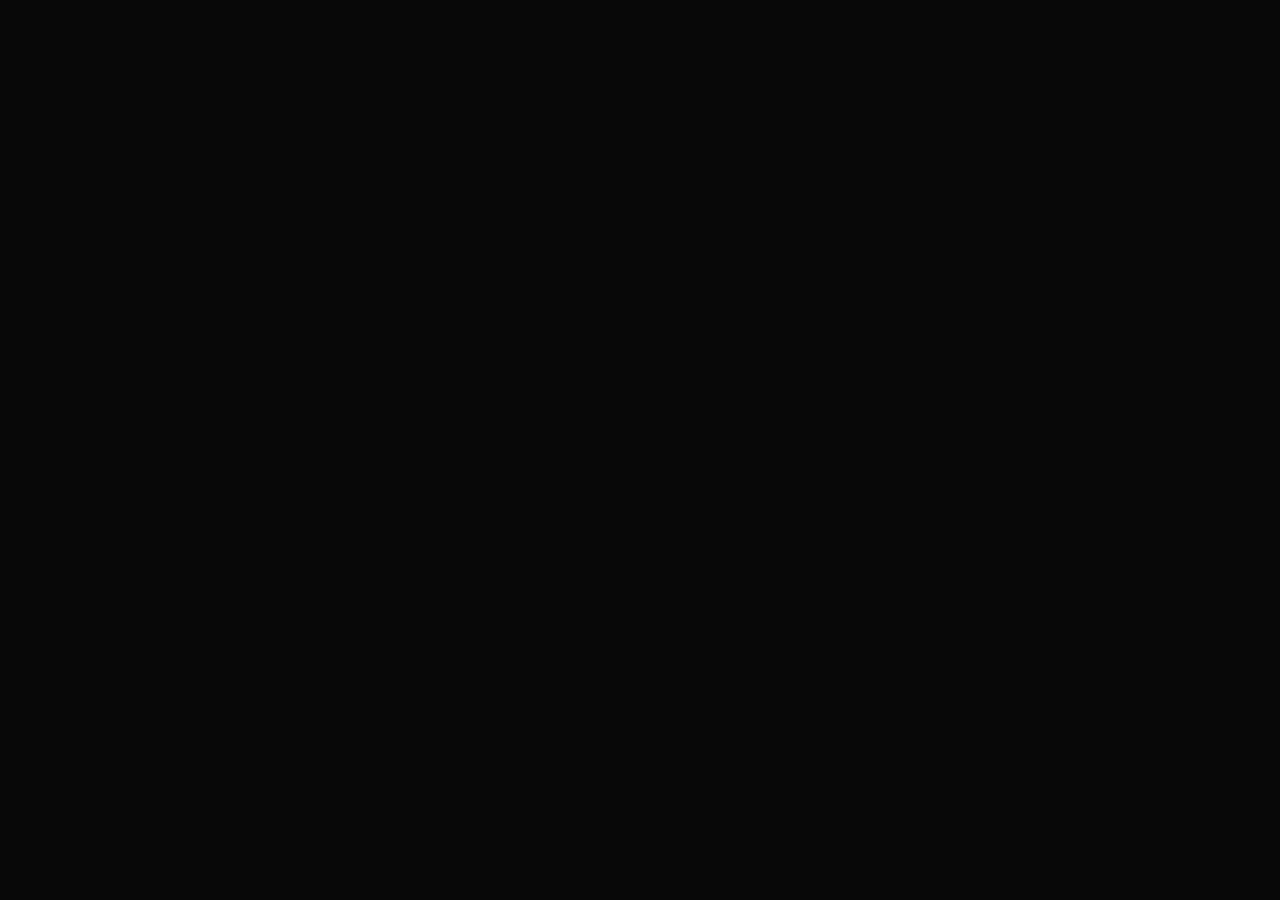
==== index.html @ 463d1a75 "feat(01-02): add index.html shell and app.js stub - index.html: DOCTYPE, viewport meta, title, exter" ====
<!DOCTYPE html>
<!--
  Battle Brothers Companion
  Data source: data/backgrounds.json
  Last updated: 2026-04-17
-->
<html lang="en">
<head>
  <meta charset="UTF-8">
  <meta name="viewport" content="width=device-width, initial-scale=1, viewport-fit=cover">
  <title>Battle Brothers Companion</title>
  <link rel="stylesheet" href="styles.css">
  <script src="app.js" defer></script>
</head>
<body>
  <div id="app">
    <main id="list" role="list" aria-label="Backgrounds"></main>
  </div>
</body>
</html>
---- styles.css ----
*, *::before, *::after { box-sizing: border-box; margin: 0; padding: 0; }

  :root {
    --bg:        #080808;
    --surface:   #141414;
    --surface-h: #1e1e1e;
    --expanded:  #1a1a1a;
    --border:    #222;
    --amber:     #d4a843;
    --amber-dim: #9a7520;
    --text-pri:  #eeeeee;
    --text-sec:  #aaaaaa;
    --text-name: #ffffff;
    --track:     #252525;
    --bar-low:   #c0392b;
    --bar-mid:   #e6b800;
    --bar-high:  #27ae60;
    --nav-h:     52px;
    --ctrl-h:    88px;
  }

  html, body {
    height: 100%;
    background: var(--bg);
    color: var(--text-pri);
    font-family: -apple-system, BlinkMacSystemFont, 'Segoe UI', Roboto, sans-serif;
    font-size: 13px;
    line-height: 1.3;
    overscroll-behavior: none;
  }

  #app {
    max-width: 430px;
    margin: 0 auto;
    height: 100dvh;
    display: flex;
    flex-direction: column;
    position: relative;
    overflow: hidden;
  }

  /* ── TOP CONTROLS ──────────────────────────────────────── */
  #controls {
    position: sticky;
    top: 0;
    z-index: 20;
    background: var(--bg);
    border-bottom: 1px solid var(--border);
    flex-shrink: 0;
  }

  #search-wrap {
    display: flex;
    align-items: center;
    gap: 8px;
    padding: 10px 12px 8px;
  }

  #search-wrap svg {
    flex-shrink: 0;
    color: #555;
  }

  #search {
    flex: 1;
    background: #111;
    border: 1px solid #2a2a2a;
    border-radius: 8px;
    color: var(--text-pri);
    font-size: 13px;
    padding: 7px 10px 7px 32px;
    outline: none;
    transition: border-color .2s;
    width: 100%;
  }

  #search-wrap {
    position: relative;
  }

  #search-icon {
    position: absolute;
    left: 20px;
    top: 50%;
    transform: translateY(-50%);
    pointer-events: none;
    color: #555;
  }

  #search:focus {
    border-color: var(--amber-dim);
  }

  #search::placeholder { color: #444; }

  #pills-wrap {
    overflow-x: auto;
    -webkit-overflow-scrolling: touch;
    padding: 0 12px 10px;
    scrollbar-width: none;
  }
  #pills-wrap::-webkit-scrollbar { display: none; }

  #pills {
    display: flex;
    gap: 6px;
    width: max-content;
  }

  .pill {
    display: inline-flex;
    align-items: center;
    gap: 4px;
    padding: 5px 11px;
    border-radius: 999px;
    border: 1px solid #2c2c2c;
    background: #111;
    color: var(--text-sec);
    font-size: 11px;
    font-weight: 500;
    cursor: pointer;
    white-space: nowrap;
    user-select: none;
    transition: background .15s, color .15s, border-color .15s;
    -webkit-tap-highlight-color: transparent;
  }

  .pill:active { background: #1a1a1a; }

  .pill.active {
    background: rgba(212,168,67,.15);
    border-color: var(--amber);
    color: var(--amber);
  }

  .pill .arrow {
    font-size: 9px;
    line-height: 1;
    opacity: .8;
  }

  /* ── RESULT COUNT ──────────────────────────────────────── */
  #result-count {
    font-size: 11px;
    color: #555;
    padding: 0 12px 6px;
    flex-shrink: 0;
  }

  /* ── LIST ──────────────────────────────────────────────── */
  #list-wrap {
    flex: 1;
    overflow-y: auto;
    -webkit-overflow-scrolling: touch;
    overscroll-behavior: contain;
    padding-bottom: calc(var(--nav-h) + 4px);
  }

  #list-wrap::-webkit-scrollbar { width: 3px; }
  #list-wrap::-webkit-scrollbar-track { background: transparent; }
  #list-wrap::-webkit-scrollbar-thumb { background: #2a2a2a; border-radius: 2px; }

  .bg-item {
    border-bottom: 1px solid var(--border);
  }

  /* ── COLLAPSED ROW ─────────────────────────────────────── */
  .bg-row {
    display: flex;
    align-items: center;
    gap: 10px;
    padding: 9px 12px;
    background: var(--surface);
    cursor: pointer;
    user-select: none;
    -webkit-tap-highlight-color: transparent;
    transition: background .15s;
    min-height: 54px;
  }

  .bg-row:active,
  .bg-item.open .bg-row {
    background: var(--surface-h);
  }

  .bg-icon {
    width: 36px;
    height: 36px;
    border-radius: 6px;
    object-fit: contain;
    background: #1c1c1c;
    flex-shrink: 0;
    border: 1px solid #282828;
  }

  .bg-icon-fallback {
    width: 36px;
    height: 36px;
    border-radius: 6px;
    background: #1c1c1c;
    flex-shrink: 0;
    border: 1px solid #282828;
    display: flex;
    align-items: center;
    justify-content: center;
    color: #444;
    font-size: 16px;
  }

  .bg-main {
    flex: 1;
    min-width: 0;
    display: flex;
    flex-direction: column;
    gap: 4px;
  }

  .bg-name {
    font-size: 13px;
    font-weight: 600;
    color: var(--text-name);
    white-space: nowrap;
    overflow: hidden;
    text-overflow: ellipsis;
  }

  /* mini sparkline */
  .bg-sparkline {
    display: flex;
    align-items: flex-end;
    gap: 2px;
    height: 16px;
  }

  .spark-bar {
    width: 3px;
    border-radius: 1px;
    flex-shrink: 0;
    min-height: 2px;
  }

  .bg-row-right {
    display: flex;
    flex-direction: column;
    align-items: flex-end;
    gap: 4px;
    flex-shrink: 0;
  }

  .wage-badge {
    background: rgba(212,168,67,.12);
    border: 1px solid rgba(212,168,67,.3);
    color: var(--amber);
    font-size: 10px;
    font-weight: 600;
    padding: 2px 7px;
    border-radius: 999px;
    white-space: nowrap;
  }

  .chevron {
    color: #444;
    font-size: 10px;
    transition: transform .25s ease;
    line-height: 1;
  }

  .bg-item.open .chevron {
    transform: rotate(180deg);
  }

  /* ── EXPANDED PANEL ────────────────────────────────────── */
  .bg-panel {
    overflow: hidden;
    max-height: 0;
    transition: max-height .32s cubic-bezier(.4,0,.2,1);
    background: var(--expanded);
    border-left: 3px solid var(--amber);
  }

  .bg-item.open .bg-panel {
    max-height: 600px;
  }

  .bg-panel-inner {
    padding: 10px 12px 12px 12px;
  }

  /* badges row */
  .panel-badges {
    display: flex;
    gap: 6px;
    flex-wrap: wrap;
    margin-bottom: 10px;
  }

  .panel-badge {
    font-size: 10px;
    font-weight: 500;
    padding: 3px 8px;
    border-radius: 5px;
    border: 1px solid #2e2e2e;
    background: #111;
    color: var(--text-sec);
  }

  .panel-badge span {
    color: var(--text-pri);
    font-weight: 600;
  }

  /* attribute bars */
  .attr-list {
    display: flex;
    flex-direction: column;
    gap: 7px;
  }

  .attr-row {
    display: flex;
    align-items: center;
    gap: 8px;
  }

  .attr-label {
    width: 30px;
    font-size: 10px;
    font-weight: 600;
    color: var(--text-sec);
    text-align: right;
    flex-shrink: 0;
    letter-spacing: .3px;
  }

  .attr-bar-wrap {
    flex: 1;
    height: 8px;
    background: var(--track);
    border-radius: 4px;
    overflow: hidden;
    position: relative;
  }

  .attr-bar-fill {
    height: 100%;
    border-radius: 4px;
    transition: width .35s ease .05s;
  }

  .attr-vals {
    width: 52px;
    font-size: 10px;
    color: var(--text-sec);
    text-align: right;
    flex-shrink: 0;
    white-space: nowrap;
  }

  .attr-avg {
    color: var(--text-pri);
    font-weight: 500;
  }

  .attr-levelup {
    width: 54px;
    font-size: 9px;
    color: #666;
    text-align: right;
    flex-shrink: 0;
    white-space: nowrap;
  }

  .attr-levelup.positive { color: #4a9; }
  .attr-levelup.negative { color: #c66; }

  /* ── BOTTOM NAV ─────────────────────────────────────────── */
  #bottom-nav {
    position: fixed;
    bottom: 0;
    left: 50%;
    transform: translateX(-50%);
    width: 100%;
    max-width: 430px;
    height: var(--nav-h);
    background: #0e0e0e;
    border-top: 1px solid #1e1e1e;
    display: flex;
    z-index: 30;
  }

  .nav-tab {
    flex: 1;
    display: flex;
    flex-direction: column;
    align-items: center;
    justify-content: center;
    gap: 3px;
    cursor: pointer;
    color: #555;
    font-size: 10px;
    font-weight: 500;
    letter-spacing: .4px;
    text-transform: uppercase;
    transition: color .15s;
    -webkit-tap-highlight-color: transparent;
    user-select: none;
    position: relative;
  }

  .nav-tab.active {
    color: var(--amber);
  }

  .nav-tab.active::after {
    content: '';
    position: absolute;
    top: 0;
    left: 25%;
    width: 50%;
    height: 2px;
    background: var(--amber);
    border-radius: 0 0 2px 2px;
  }

  .nav-tab svg {
    width: 20px;
    height: 20px;
  }

  /* ── EMPTY STATE ───────────────────────────────────────── */
  #empty {
    display: none;
    flex-direction: column;
    align-items: center;
    justify-content: center;
    padding: 60px 20px;
    color: #444;
    gap: 8px;
    font-size: 13px;
  }

  #empty svg { opacity: .3; }

  /* ── UTILITY ───────────────────────────────────────────── */
  .hidden { display: none !important; }
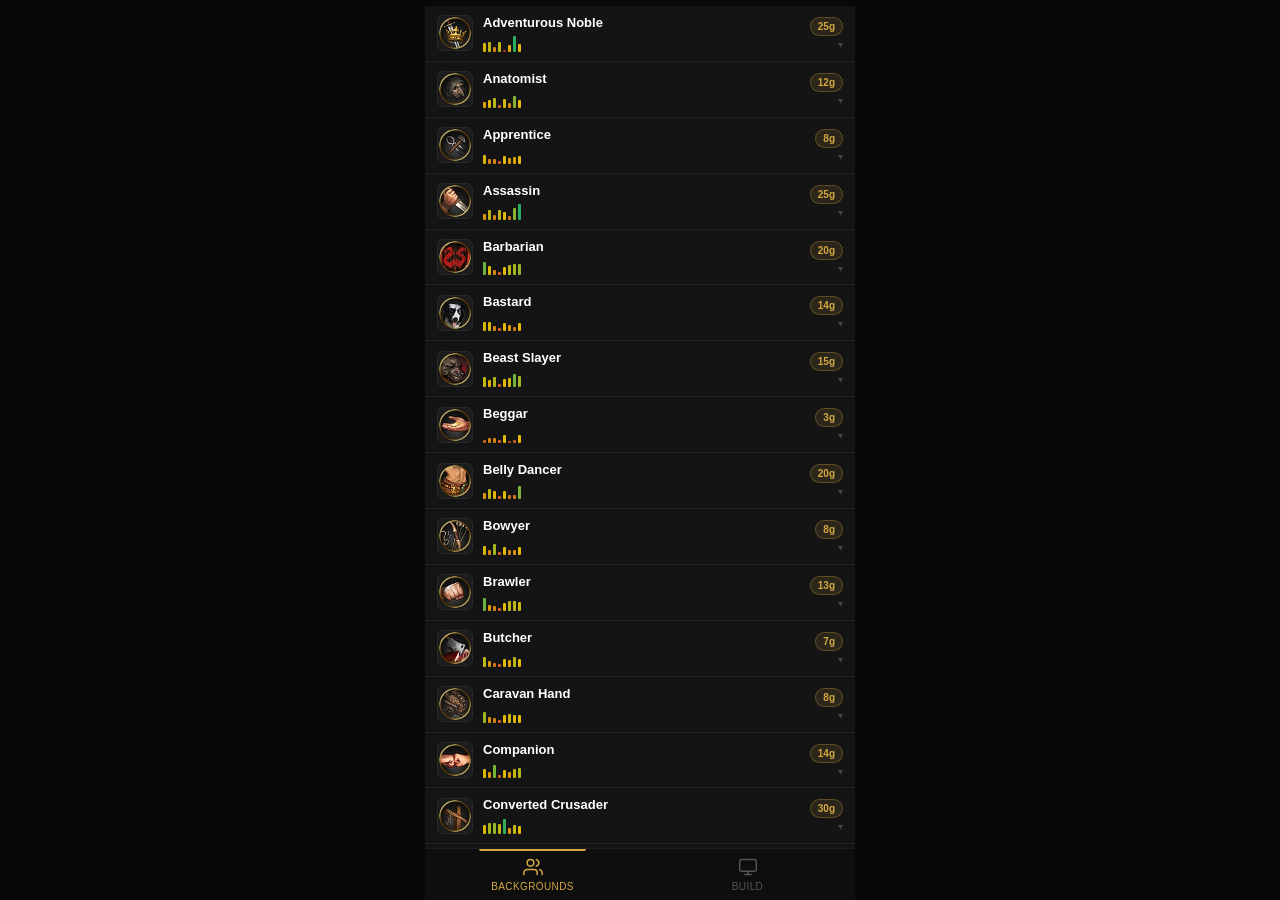
==== commit e9e04db4: "feat(04-01): add result count, empty state, and bottom nav markup - Add #result-count before #list (" ====
--- a/index.html
+++ b/index.html
@@ -14,7 +14,33 @@
 </head>
 <body>
   <div id="app">
+    <div id="result-count"></div>
     <main id="list" role="list" aria-label="Backgrounds"></main>
+    <div id="empty">
+      <svg width="40" height="40" viewBox="0 0 24 24" fill="none" stroke="currentColor" stroke-width="1.5">
+        <circle cx="11" cy="11" r="8"/><line x1="21" y1="21" x2="16.65" y2="16.65"/>
+      </svg>
+      No backgrounds found
+    </div>
+    <nav id="bottom-nav">
+      <div class="nav-tab active">
+        <svg viewBox="0 0 24 24" fill="none" stroke="currentColor" stroke-width="1.8" stroke-linecap="round" stroke-linejoin="round">
+          <path d="M17 21v-2a4 4 0 0 0-4-4H5a4 4 0 0 0-4 4v2"/>
+          <circle cx="9" cy="7" r="4"/>
+          <path d="M23 21v-2a4 4 0 0 0-3-3.87"/>
+          <path d="M16 3.13a4 4 0 0 1 0 7.75"/>
+        </svg>
+        Backgrounds
+      </div>
+      <div class="nav-tab">
+        <svg viewBox="0 0 24 24" fill="none" stroke="currentColor" stroke-width="1.8" stroke-linecap="round" stroke-linejoin="round">
+          <rect x="2" y="3" width="20" height="14" rx="2" ry="2"/>
+          <line x1="8" y1="21" x2="16" y2="21"/>
+          <line x1="12" y1="17" x2="12" y2="21"/>
+        </svg>
+        Build
+      </div>
+    </nav>
   </div>
 </body>
 </html>
--- a/styles.css
+++ b/styles.css
@@ -148,7 +148,7 @@
   }
 
   /* ── LIST ──────────────────────────────────────────────── */
-  #list-wrap {
+  #list {
     flex: 1;
     overflow-y: auto;
     -webkit-overflow-scrolling: touch;
@@ -156,9 +156,9 @@
     padding-bottom: calc(var(--nav-h) + 4px);
   }
 
-  #list-wrap::-webkit-scrollbar { width: 3px; }
-  #list-wrap::-webkit-scrollbar-track { background: transparent; }
-  #list-wrap::-webkit-scrollbar-thumb { background: #2a2a2a; border-radius: 2px; }
+  #list::-webkit-scrollbar { width: 3px; }
+  #list::-webkit-scrollbar-track { background: transparent; }
+  #list::-webkit-scrollbar-thumb { background: #2a2a2a; border-radius: 2px; }
 
   .bg-item {
     border-bottom: 1px solid var(--border);
@@ -276,10 +276,6 @@
     transition: max-height .32s cubic-bezier(.4,0,.2,1);
     background: var(--expanded);
     border-left: 3px solid var(--amber);
-  }
-
-  .bg-item.open .bg-panel {
-    max-height: 600px;
   }
 
   .bg-panel-inner {
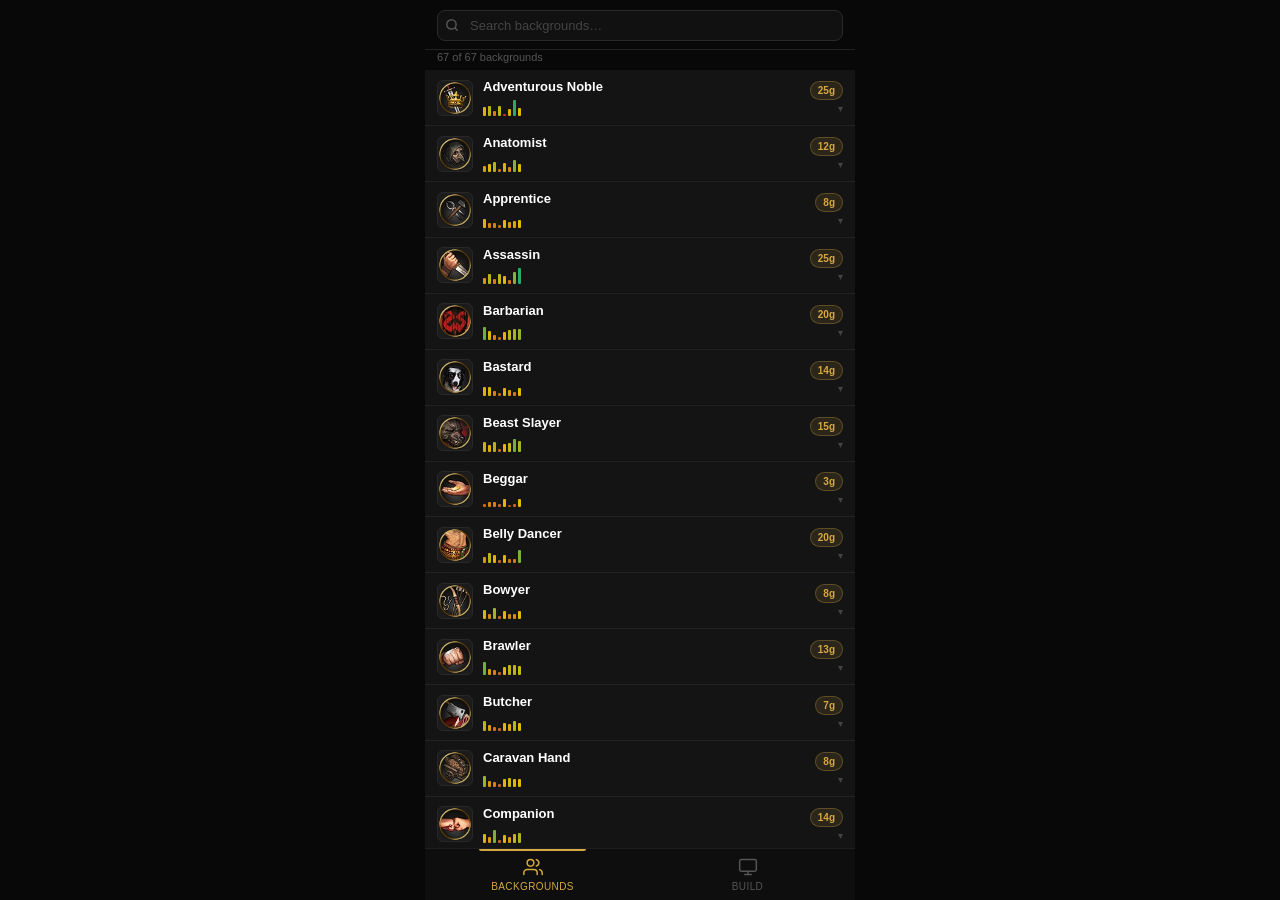
==== commit 9cf977f1: "feat(05-01): insert #controls > #search-wrap DOM into index.html - Add #controls block as first chil" ====
--- a/index.html
+++ b/index.html
@@ -14,6 +14,14 @@
 </head>
 <body>
   <div id="app">
+    <div id="controls">
+      <div id="search-wrap">
+        <svg id="search-icon" width="14" height="14" viewBox="0 0 24 24" fill="none" stroke="currentColor" stroke-width="2.5" stroke-linecap="round" stroke-linejoin="round">
+          <circle cx="11" cy="11" r="8"/><line x1="21" y1="21" x2="16.65" y2="16.65"/>
+        </svg>
+        <input id="search" type="search" placeholder="Search backgrounds…" autocomplete="off" spellcheck="false" aria-label="Search backgrounds">
+      </div>
+    </div>
     <div id="result-count"></div>
     <main id="list" role="list" aria-label="Backgrounds"></main>
     <div id="empty">
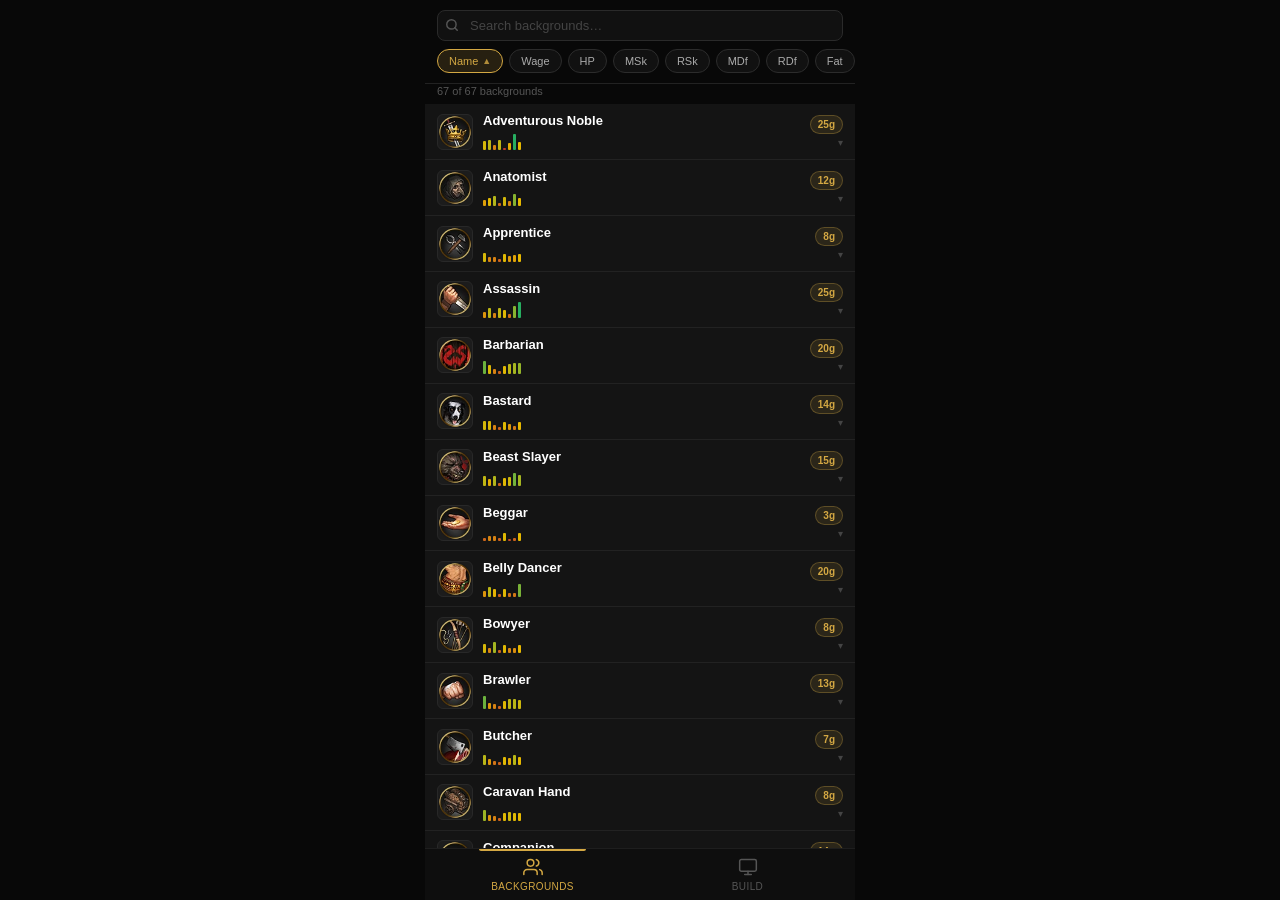
==== commit a5f1bd49: "feat(06-01): add #pills-wrap > #pills DOM with Name-active preset - Insert #pills-wrap > #pills as s" ====
--- a/index.html
+++ b/index.html
@@ -20,6 +20,20 @@
           <circle cx="11" cy="11" r="8"/><line x1="21" y1="21" x2="16.65" y2="16.65"/>
         </svg>
         <input id="search" type="search" placeholder="Search backgrounds…" autocomplete="off" spellcheck="false" aria-label="Search backgrounds">
+      </div>
+      <div id="pills-wrap">
+        <div id="pills">
+          <button class="pill active" data-key="name" aria-pressed="true">Name <span class="arrow">▲</span></button>
+          <button class="pill" data-key="baseWage" aria-pressed="false">Wage</button>
+          <button class="pill" data-key="hitpoints" aria-pressed="false">HP</button>
+          <button class="pill" data-key="meleeSkill" aria-pressed="false">MSk</button>
+          <button class="pill" data-key="rangedSkill" aria-pressed="false">RSk</button>
+          <button class="pill" data-key="meleeDefense" aria-pressed="false">MDf</button>
+          <button class="pill" data-key="rangedDefense" aria-pressed="false">RDf</button>
+          <button class="pill" data-key="fatigue" aria-pressed="false">Fat</button>
+          <button class="pill" data-key="resolve" aria-pressed="false">Res</button>
+          <button class="pill" data-key="initiative" aria-pressed="false">Ini</button>
+        </div>
       </div>
     </div>
     <div id="result-count"></div>
